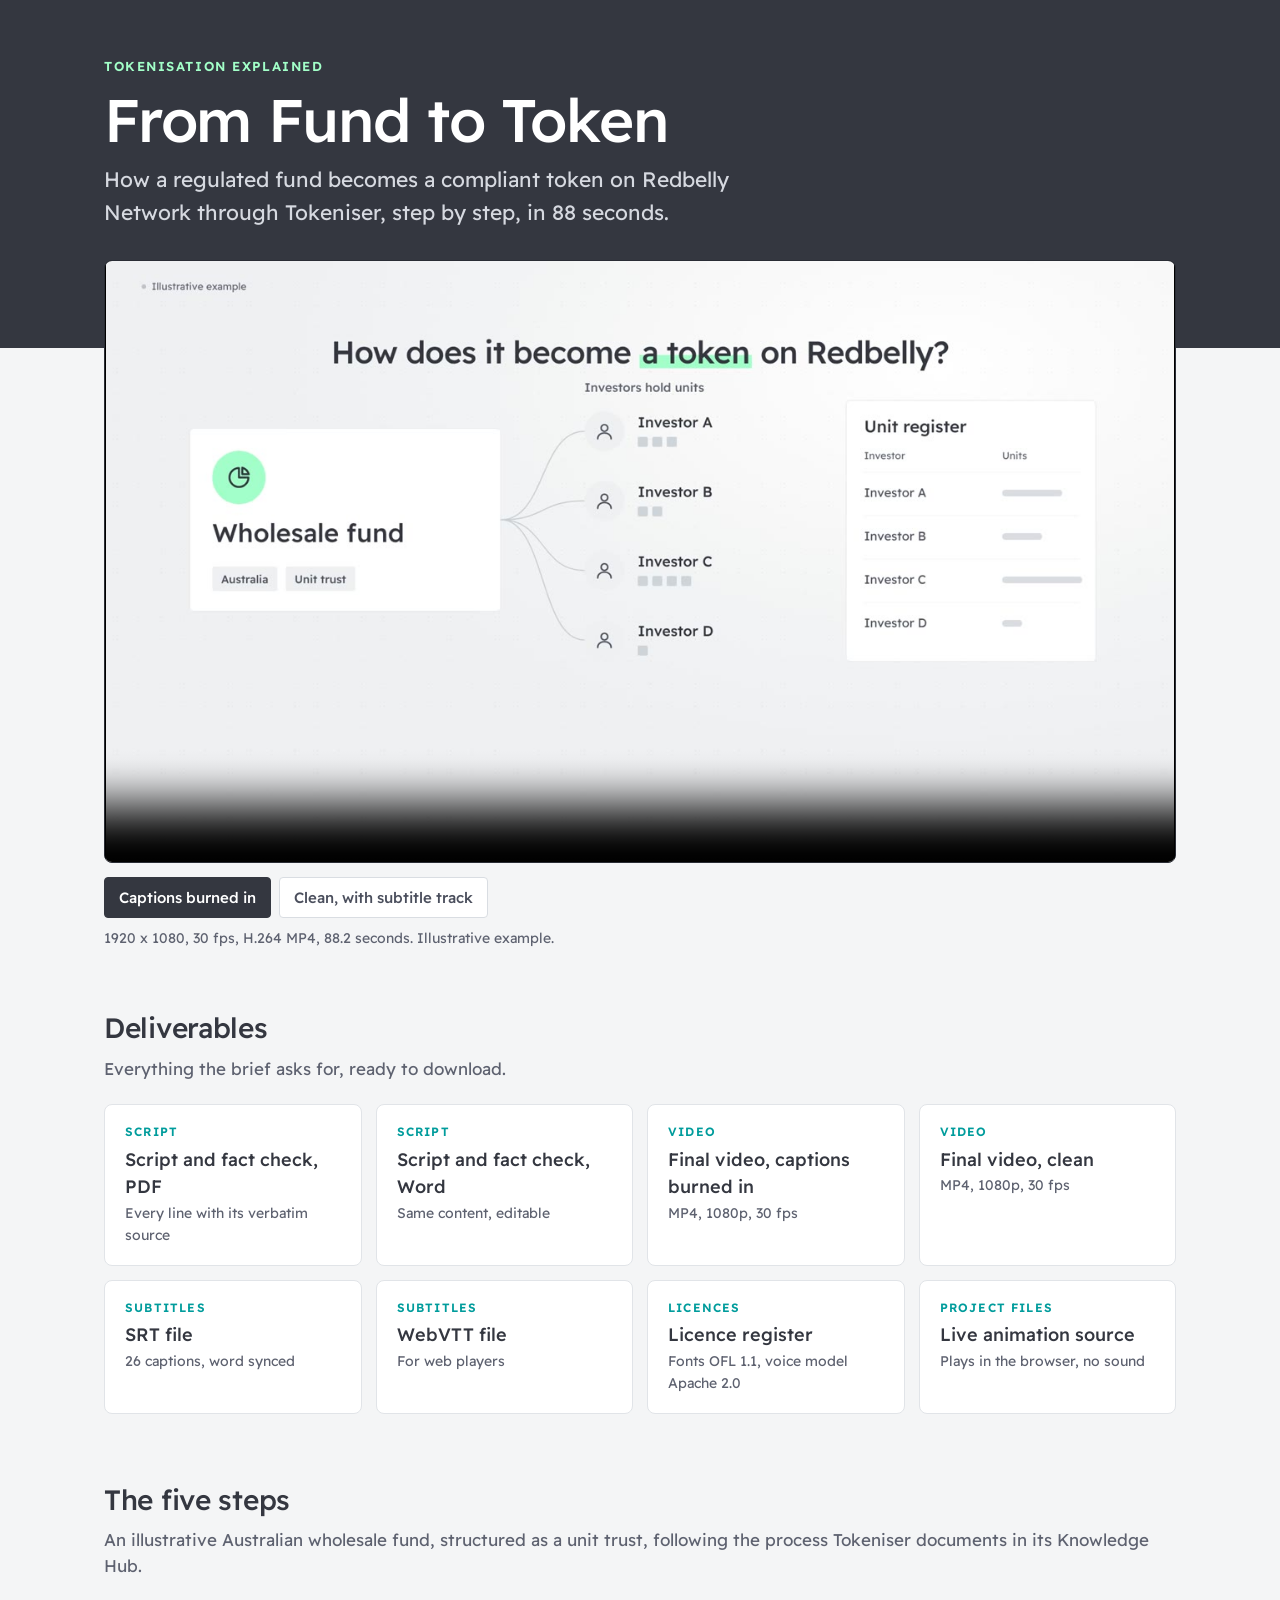
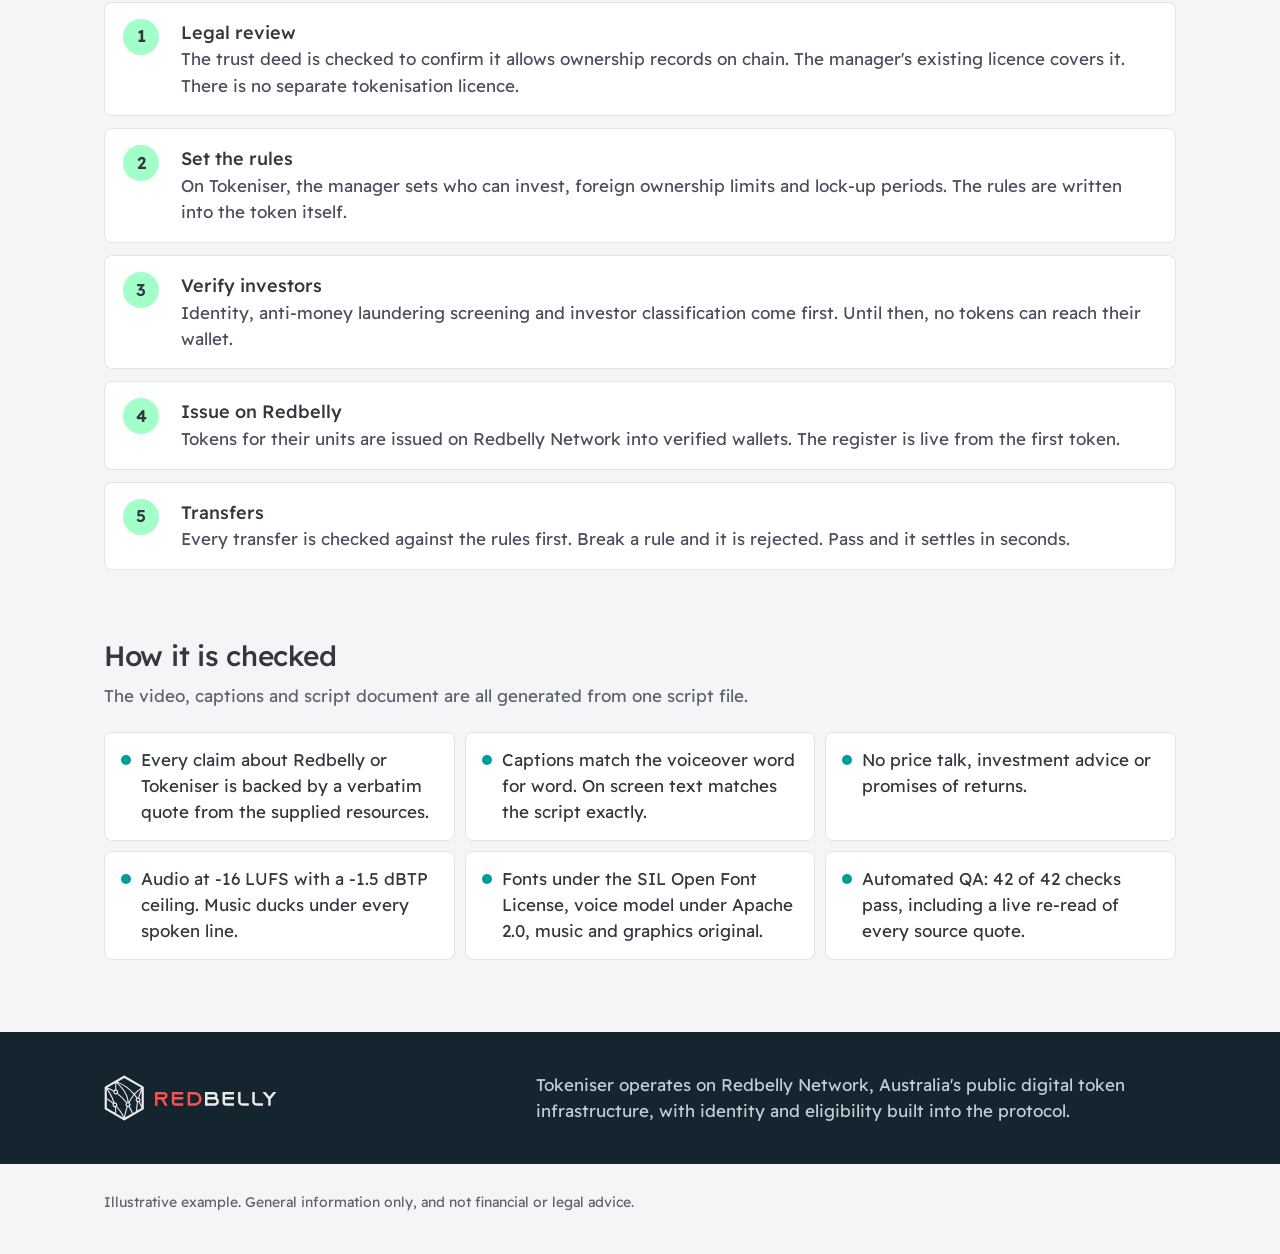
==== index.html @ 9fd2e37a "Add web page at the repository root for static hosting Vercel and other static hosts serve index.htm" ====
<!doctype html>
<html lang="en">
<head>
  <meta charset="utf-8">
  <meta name="viewport" content="width=device-width, initial-scale=1">
  <title>From Fund to Token</title>
  <meta name="description" content="An 88 second explainer: how a regulated fund is tokenised on Redbelly through Tokeniser, step by step.">
  <meta property="og:title" content="From Fund to Token">
  <meta property="og:description" content="How a regulated fund is tokenised on Redbelly through Tokeniser, step by step.">
  <meta property="og:image" content="web/poster.jpg">
  <link rel="stylesheet" href="brand/tokens.css">
  <style>
    * { box-sizing: border-box; }
    html { -webkit-text-size-adjust: 100%; }
    body {
      margin: 0; background: #f4f5f6; color: var(--tk-ink);
      font-family: var(--font-sans); font-size: 17px; line-height: 1.55;
      -webkit-font-smoothing: antialiased;
    }
    a { color: inherit; }
    .wrap { max-width: 1120px; margin: 0 auto; padding: 0 24px; }

    header { background: var(--tk-ink); color: #ffffff; }
    header .wrap { padding-top: 56px; padding-bottom: 120px; }
    .kicker { font-size: 13px; font-weight: 600; letter-spacing: 0.12em; text-transform: uppercase; color: var(--tk-mint); margin: 0 0 12px; }
    h1 { font-size: clamp(36px, 6vw, 60px); font-weight: 500; letter-spacing: -0.02em; line-height: 1.05; margin: 0 0 12px; }
    .lede { font-size: clamp(17px, 2.2vw, 21px); color: #d6d9e0; max-width: 680px; margin: 0; }

    .player { margin-top: -88px; }
    .frame { background: #000; border-radius: 8px; overflow: hidden; border: 1px solid #2a2d35; aspect-ratio: 16 / 9; }
    video { display: block; width: 100%; height: 100%; }
    .switch { display: flex; flex-wrap: wrap; gap: 8px; margin: 14px 0 0; }
    .switch button {
      font: inherit; font-size: 15px; font-weight: 500; cursor: pointer;
      padding: 8px 14px; border-radius: 4px; border: 1px solid #d9dde2; background: #ffffff; color: var(--tk-ink-2);
    }
    .switch button[aria-pressed="true"] { background: var(--tk-ink); border-color: var(--tk-ink); color: #ffffff; }
    .meta { font-size: 14px; color: var(--tk-muted); margin: 10px 0 0; }

    section { padding: 56px 0 8px; }
    h2 { font-size: 28px; font-weight: 500; letter-spacing: -0.01em; margin: 0 0 6px; }
    .sub { color: var(--tk-muted); margin: 0 0 22px; }

    .grid { display: grid; gap: 14px; grid-template-columns: repeat(auto-fill, minmax(250px, 1fr)); }
    .card {
      display: block; text-decoration: none; background: #ffffff; border: 1px solid #e1e4e8; border-radius: 8px;
      padding: 18px 20px;
    }
    a.card:hover { border-color: var(--tk-ink); }
    .card .label { font-size: 12px; font-weight: 600; letter-spacing: 0.1em; text-transform: uppercase; color: var(--tk-teal); }
    .card .name { font-size: 18px; font-weight: 500; margin: 4px 0 2px; }
    .card .info { font-size: 14px; color: var(--tk-muted); }

    ol.steps { list-style: none; padding: 0; margin: 0; display: grid; gap: 12px; }
    ol.steps li { display: grid; grid-template-columns: 44px 1fr; gap: 14px; align-items: start; background: #ffffff; border: 1px solid #e1e4e8; border-radius: 8px; padding: 16px 18px; }
    .num { width: 36px; height: 36px; border-radius: 18px; background: var(--tk-mint); display: flex; align-items: center; justify-content: center; font-weight: 600; }
    ol.steps b { font-weight: 500; display: block; font-size: 18px; }
    ol.steps span { color: var(--tk-ink-2); }

    .checks { display: grid; gap: 10px; grid-template-columns: repeat(auto-fill, minmax(300px, 1fr)); margin: 0; padding: 0; list-style: none; }
    .checks li { background: #ffffff; border: 1px solid #e1e4e8; border-radius: 8px; padding: 14px 16px; display: flex; gap: 10px; }
    .dot { flex: none; width: 10px; height: 10px; border-radius: 5px; background: var(--tk-teal); margin-top: 8px; }

    .rb { background: var(--rb-navy); color: #f1f5f8; margin-top: 64px; }
    .rb .wrap { padding-top: 40px; padding-bottom: 40px; display: flex; flex-wrap: wrap; gap: 20px 32px; align-items: center; justify-content: space-between; }
    .rb img { height: 48px; width: auto; }
    .rb p { margin: 0; color: #c2ced6; max-width: 640px; }

    footer { padding: 28px 0 40px; font-size: 14px; color: var(--tk-muted); }
    @media (max-width: 600px) {
      header .wrap { padding-top: 40px; padding-bottom: 96px; }
      .player { margin-top: -72px; }
      section { padding-top: 44px; }
    }
  </style>
</head>
<body>
  <header>
    <div class="wrap">
      <p class="kicker">Tokenisation explained</p>
      <h1>From Fund to Token</h1>
      <p class="lede">How a regulated fund becomes a compliant token on Redbelly Network through Tokeniser, step by step, in 88 seconds.</p>
    </div>
  </header>

  <main>
    <div class="wrap player">
      <div class="frame">
        <video id="film" controls playsinline preload="metadata" poster="web/poster.jpg">
          <source src="deliverables/tokenisation-explainer-1080p-captions.mp4" type="video/mp4">
        </video>
      </div>
      <div class="switch" role="group" aria-label="Video version">
        <button type="button" data-src="deliverables/tokenisation-explainer-1080p-captions.mp4" data-track="" aria-pressed="true">Captions burned in</button>
        <button type="button" data-src="deliverables/tokenisation-explainer-1080p-clean.mp4" data-track="deliverables/tokenisation-explainer.vtt" aria-pressed="false">Clean, with subtitle track</button>
      </div>
      <p class="meta">1920 x 1080, 30 fps, H.264 MP4, 88.2 seconds. Illustrative example.</p>
    </div>

    <section>
      <div class="wrap">
        <h2>Deliverables</h2>
        <p class="sub">Everything the brief asks for, ready to download.</p>
        <div class="grid">
          <a class="card" href="deliverables/tokenisation-explainer-script.pdf"><div class="label">Script</div><div class="name">Script and fact check, PDF</div><div class="info">Every line with its verbatim source</div></a>
          <a class="card" href="deliverables/tokenisation-explainer-script.docx"><div class="label">Script</div><div class="name">Script and fact check, Word</div><div class="info">Same content, editable</div></a>
          <a class="card" href="deliverables/tokenisation-explainer-1080p-captions.mp4" download><div class="label">Video</div><div class="name">Final video, captions burned in</div><div class="info">MP4, 1080p, 30 fps</div></a>
          <a class="card" href="deliverables/tokenisation-explainer-1080p-clean.mp4" download><div class="label">Video</div><div class="name">Final video, clean</div><div class="info">MP4, 1080p, 30 fps</div></a>
          <a class="card" href="deliverables/tokenisation-explainer.srt" download><div class="label">Subtitles</div><div class="name">SRT file</div><div class="info">26 captions, word synced</div></a>
          <a class="card" href="deliverables/tokenisation-explainer.vtt" download><div class="label">Subtitles</div><div class="name">WebVTT file</div><div class="info">For web players</div></a>
          <a class="card" href="licences/README.md"><div class="label">Licences</div><div class="name">Licence register</div><div class="info">Fonts OFL 1.1, voice model Apache 2.0</div></a>
          <a class="card" href="animation/index.html#play"><div class="label">Project files</div><div class="name">Live animation source</div><div class="info">Plays in the browser, no sound</div></a>
        </div>
      </div>
    </section>

    <section>
      <div class="wrap">
        <h2>The five steps</h2>
        <p class="sub">An illustrative Australian wholesale fund, structured as a unit trust, following the process Tokeniser documents in its Knowledge Hub.</p>
        <ol class="steps">
          <li><div class="num">1</div><div><b>Legal review</b><span>The trust deed is checked to confirm it allows ownership records on chain. The manager's existing licence covers it. There is no separate tokenisation licence.</span></div></li>
          <li><div class="num">2</div><div><b>Set the rules</b><span>On Tokeniser, the manager sets who can invest, foreign ownership limits and lock-up periods. The rules are written into the token itself.</span></div></li>
          <li><div class="num">3</div><div><b>Verify investors</b><span>Identity, anti-money laundering screening and investor classification come first. Until then, no tokens can reach their wallet.</span></div></li>
          <li><div class="num">4</div><div><b>Issue on Redbelly</b><span>Tokens for their units are issued on Redbelly Network into verified wallets. The register is live from the first token.</span></div></li>
          <li><div class="num">5</div><div><b>Transfers</b><span>Every transfer is checked against the rules first. Break a rule and it is rejected. Pass and it settles in seconds.</span></div></li>
        </ol>
      </div>
    </section>

    <section>
      <div class="wrap">
        <h2>How it is checked</h2>
        <p class="sub">The video, captions and script document are all generated from one script file.</p>
        <ul class="checks">
          <li><span class="dot"></span><span>Every claim about Redbelly or Tokeniser is backed by a verbatim quote from the supplied resources.</span></li>
          <li><span class="dot"></span><span>Captions match the voiceover word for word. On screen text matches the script exactly.</span></li>
          <li><span class="dot"></span><span>No price talk, investment advice or promises of returns.</span></li>
          <li><span class="dot"></span><span>Audio at -16 LUFS with a -1.5 dBTP ceiling. Music ducks under every spoken line.</span></li>
          <li><span class="dot"></span><span>Fonts under the SIL Open Font License, voice model under Apache 2.0, music and graphics original.</span></li>
          <li><span class="dot"></span><span>Automated QA: 42 of 42 checks pass, including a live re-read of every source quote.</span></li>
        </ul>
      </div>
    </section>
  </main>

  <div class="rb">
    <div class="wrap">
      <img src="brand/logos/redbelly-horizontal-negative.svg" alt="Redbelly Network">
      <p>Tokeniser operates on Redbelly Network, Australia's public digital token infrastructure, with identity and eligibility built into the protocol.</p>
    </div>
  </div>

  <footer>
    <div class="wrap">Illustrative example. General information only, and not financial or legal advice.</div>
  </footer>

  <script>
    (function () {
      var video = document.getElementById('film');
      var buttons = document.querySelectorAll('.switch button');
      buttons.forEach(function (b) {
        b.addEventListener('click', function () {
          if (b.getAttribute('aria-pressed') === 'true') return;
          buttons.forEach(function (x) { x.setAttribute('aria-pressed', String(x === b)); });
          var t = video.currentTime, playing = !video.paused;
          var old = video.querySelector('track');
          if (old) old.remove();
          video.src = b.dataset.src;
          if (b.dataset.track) {
            var tr = document.createElement('track');
            tr.kind = 'subtitles'; tr.srclang = 'en'; tr.label = 'English'; tr.src = b.dataset.track; tr.default = true;
            video.appendChild(tr);
          }
          video.addEventListener('loadedmetadata', function once() {
            video.removeEventListener('loadedmetadata', once);
            video.currentTime = t;
            if (b.dataset.track && video.textTracks[0]) video.textTracks[0].mode = 'showing';
            if (playing) video.play();
          });
        });
      });
    })();
  </script>
</body>
</html>
---- brand/tokens.css ----
/*
 * Design tokens for the tokenisation explainer.
 * Tokeniser values are read from tokeniser.com. Redbelly values come from the
 * Redbelly Network brand kit and brand manual. Radius and spacing follow the
 * DAO Task Board kit. See docs/brand-application.md for the rules behind each token.
 */

@font-face {
  font-family: "Readex Pro";
  src: url("fonts/ReadexPro-Variable-latin.woff2") format("woff2");
  font-weight: 160 700;
  font-display: block;
}

@font-face {
  font-family: "JetBrains Mono";
  src: url("fonts/JetBrainsMono-Variable-latin.woff2") format("woff2");
  font-weight: 100 800;
  font-display: block;
}

:root {
  /* Tokeniser surfaces */
  --tk-ink: #343740;
  --tk-ink-2: #4b4f5d;
  --tk-muted: #5e6270;
  --tk-soft: #bdc1cb;
  --tk-paper: #ffffff;
  --tk-mist: #f2f2f2;
  --tk-mint: #a2ffc8;
  --tk-teal: #009c9c;

  /* Redbelly Network brand kit */
  --rb-red: #ff5050;
  --rb-slate: #283a46;
  --rb-red-2: #fa423c;
  --rb-navy: #142530;
  --rb-grey: #848b91;
  --rb-silver: #dcdcdc;
  --rb-cloud: #ecebec;

  /* Type */
  --font-sans: "Readex Pro", system-ui, sans-serif;
  --font-mono: "JetBrains Mono", ui-monospace, monospace;

  /* Shape and spacing (DAO Task Board kit) */
  --radius: 4px;
  --radius-lg: 8px;
  --space: 4px;
}
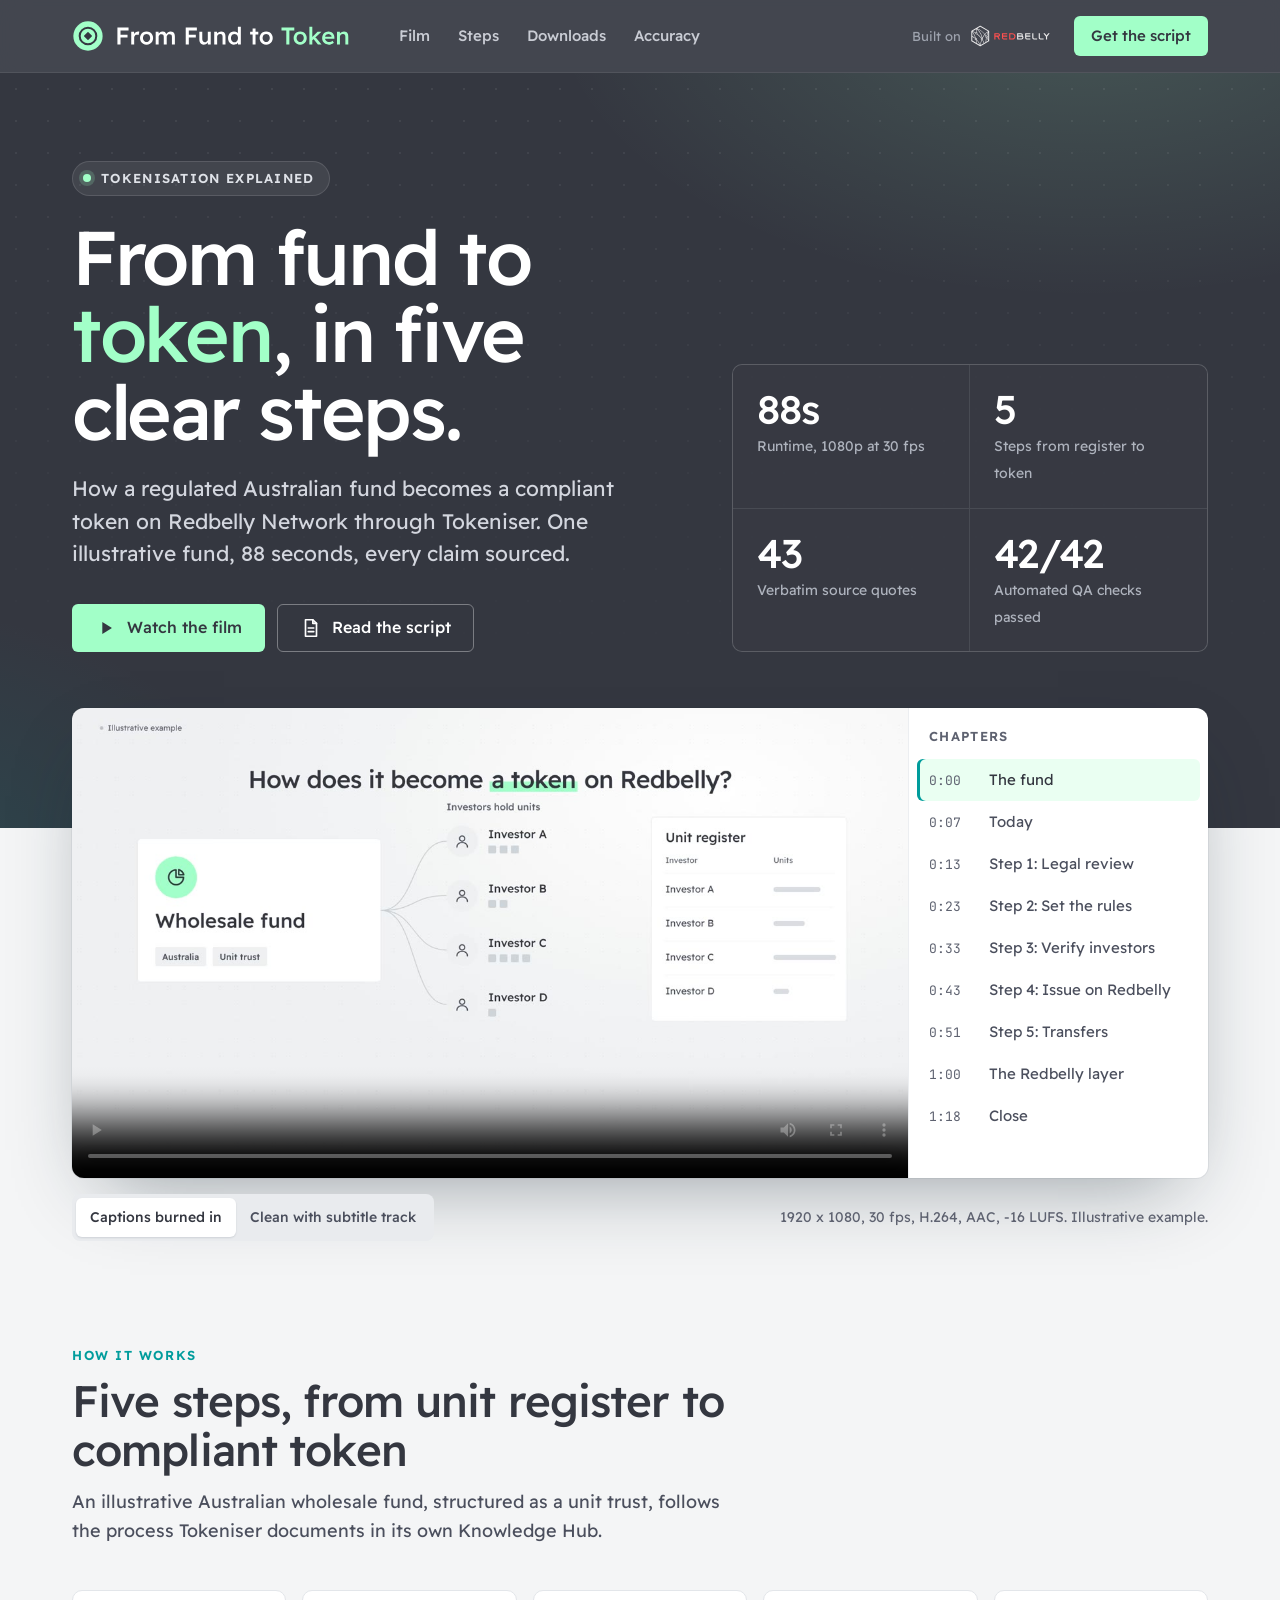
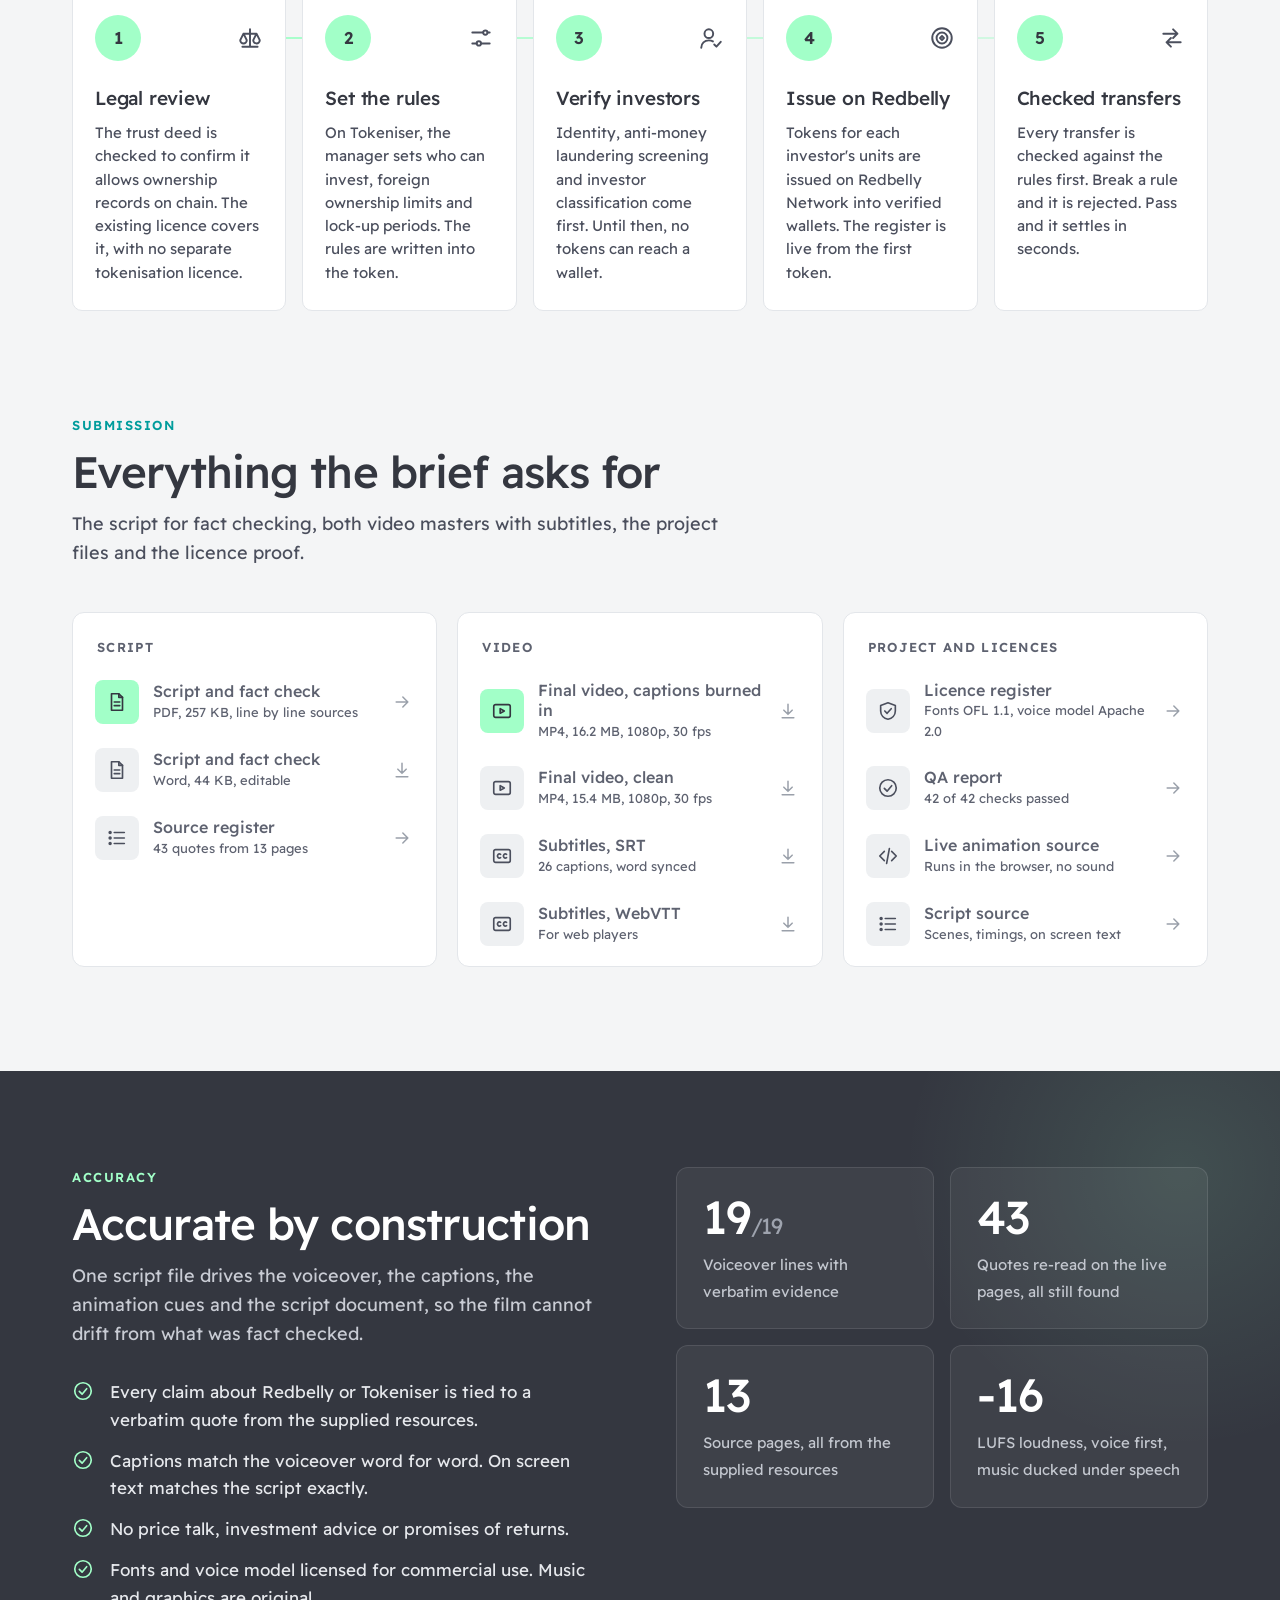
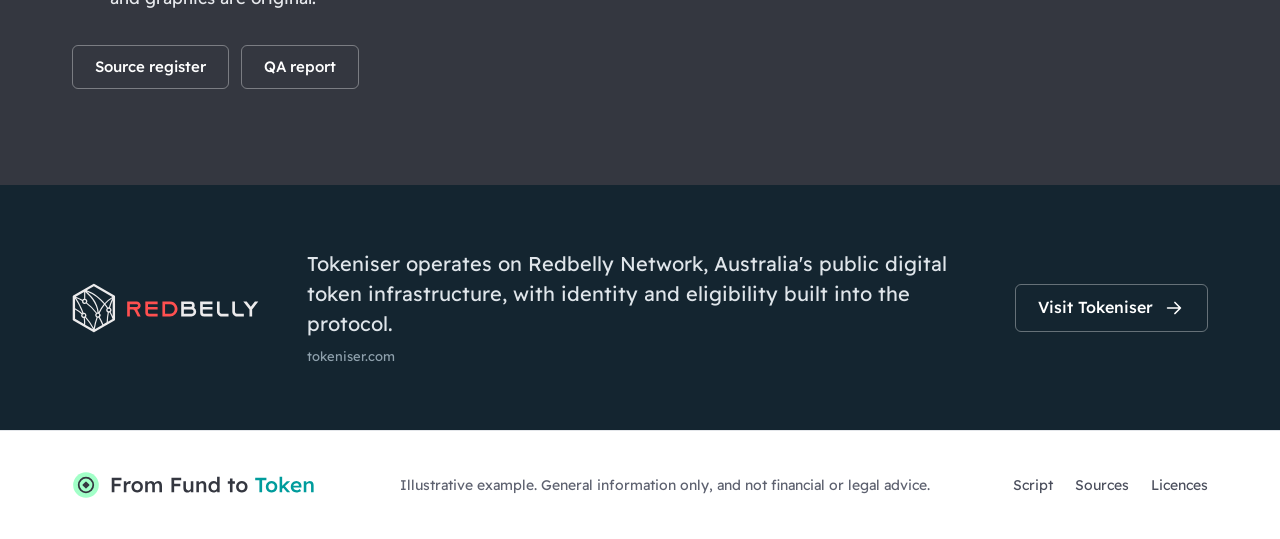
==== commit c9c1c055: "Redesign the web page and add the project logo Sticky navigation with the project logo, a Redbelly N" ====
--- a/index.html
+++ b/index.html
@@ -3,166 +3,409 @@
 <head>
   <meta charset="utf-8">
   <meta name="viewport" content="width=device-width, initial-scale=1">
-  <title>From Fund to Token</title>
-  <meta name="description" content="An 88 second explainer: how a regulated fund is tokenised on Redbelly through Tokeniser, step by step.">
+  <title>From Fund to Token | Tokenisation on Redbelly through Tokeniser</title>
+  <meta name="description" content="An 88 second explainer: how a regulated fund becomes a compliant token on Redbelly Network through Tokeniser, in five steps.">
+  <meta name="theme-color" content="#343740">
   <meta property="og:title" content="From Fund to Token">
-  <meta property="og:description" content="How a regulated fund is tokenised on Redbelly through Tokeniser, step by step.">
+  <meta property="og:description" content="How a regulated fund becomes a compliant token on Redbelly Network through Tokeniser, in five steps.">
   <meta property="og:image" content="web/poster.jpg">
+  <link rel="icon" href="web/mark.svg" type="image/svg+xml">
   <link rel="stylesheet" href="brand/tokens.css">
   <style>
-    * { box-sizing: border-box; }
-    html { -webkit-text-size-adjust: 100%; }
+    *, *::before, *::after { box-sizing: border-box; }
+    html { -webkit-text-size-adjust: 100%; scroll-behavior: smooth; scroll-padding-top: 88px; }
     body {
       margin: 0; background: #f4f5f6; color: var(--tk-ink);
-      font-family: var(--font-sans); font-size: 17px; line-height: 1.55;
-      -webkit-font-smoothing: antialiased;
-    }
-    a { color: inherit; }
-    .wrap { max-width: 1120px; margin: 0 auto; padding: 0 24px; }
-
-    header { background: var(--tk-ink); color: #ffffff; }
-    header .wrap { padding-top: 56px; padding-bottom: 120px; }
-    .kicker { font-size: 13px; font-weight: 600; letter-spacing: 0.12em; text-transform: uppercase; color: var(--tk-mint); margin: 0 0 12px; }
-    h1 { font-size: clamp(36px, 6vw, 60px); font-weight: 500; letter-spacing: -0.02em; line-height: 1.05; margin: 0 0 12px; }
-    .lede { font-size: clamp(17px, 2.2vw, 21px); color: #d6d9e0; max-width: 680px; margin: 0; }
-
-    .player { margin-top: -88px; }
-    .frame { background: #000; border-radius: 8px; overflow: hidden; border: 1px solid #2a2d35; aspect-ratio: 16 / 9; }
-    video { display: block; width: 100%; height: 100%; }
-    .switch { display: flex; flex-wrap: wrap; gap: 8px; margin: 14px 0 0; }
-    .switch button {
-      font: inherit; font-size: 15px; font-weight: 500; cursor: pointer;
-      padding: 8px 14px; border-radius: 4px; border: 1px solid #d9dde2; background: #ffffff; color: var(--tk-ink-2);
-    }
-    .switch button[aria-pressed="true"] { background: var(--tk-ink); border-color: var(--tk-ink); color: #ffffff; }
-    .meta { font-size: 14px; color: var(--tk-muted); margin: 10px 0 0; }
-
-    section { padding: 56px 0 8px; }
-    h2 { font-size: 28px; font-weight: 500; letter-spacing: -0.01em; margin: 0 0 6px; }
-    .sub { color: var(--tk-muted); margin: 0 0 22px; }
-
-    .grid { display: grid; gap: 14px; grid-template-columns: repeat(auto-fill, minmax(250px, 1fr)); }
-    .card {
-      display: block; text-decoration: none; background: #ffffff; border: 1px solid #e1e4e8; border-radius: 8px;
-      padding: 18px 20px;
-    }
-    a.card:hover { border-color: var(--tk-ink); }
-    .card .label { font-size: 12px; font-weight: 600; letter-spacing: 0.1em; text-transform: uppercase; color: var(--tk-teal); }
-    .card .name { font-size: 18px; font-weight: 500; margin: 4px 0 2px; }
-    .card .info { font-size: 14px; color: var(--tk-muted); }
-
-    ol.steps { list-style: none; padding: 0; margin: 0; display: grid; gap: 12px; }
-    ol.steps li { display: grid; grid-template-columns: 44px 1fr; gap: 14px; align-items: start; background: #ffffff; border: 1px solid #e1e4e8; border-radius: 8px; padding: 16px 18px; }
-    .num { width: 36px; height: 36px; border-radius: 18px; background: var(--tk-mint); display: flex; align-items: center; justify-content: center; font-weight: 600; }
-    ol.steps b { font-weight: 500; display: block; font-size: 18px; }
-    ol.steps span { color: var(--tk-ink-2); }
-
-    .checks { display: grid; gap: 10px; grid-template-columns: repeat(auto-fill, minmax(300px, 1fr)); margin: 0; padding: 0; list-style: none; }
-    .checks li { background: #ffffff; border: 1px solid #e1e4e8; border-radius: 8px; padding: 14px 16px; display: flex; gap: 10px; }
-    .dot { flex: none; width: 10px; height: 10px; border-radius: 5px; background: var(--tk-teal); margin-top: 8px; }
-
-    .rb { background: var(--rb-navy); color: #f1f5f8; margin-top: 64px; }
-    .rb .wrap { padding-top: 40px; padding-bottom: 40px; display: flex; flex-wrap: wrap; gap: 20px 32px; align-items: center; justify-content: space-between; }
-    .rb img { height: 48px; width: auto; }
-    .rb p { margin: 0; color: #c2ced6; max-width: 640px; }
-
-    footer { padding: 28px 0 40px; font-size: 14px; color: var(--tk-muted); }
-    @media (max-width: 600px) {
-      header .wrap { padding-top: 40px; padding-bottom: 96px; }
-      .player { margin-top: -72px; }
-      section { padding-top: 44px; }
+      font-family: var(--font-sans); font-size: 17px; line-height: 1.6;
+      -webkit-font-smoothing: antialiased; text-rendering: optimizeLegibility;
+    }
+    img, svg, video { display: block; }
+    a { color: inherit; text-decoration: none; }
+    .wrap { width: 100%; max-width: 1200px; margin: 0 auto; padding: 0 32px; }
+    .ic { width: 22px; height: 22px; fill: none; stroke: currentColor; stroke-width: 1.8; stroke-linecap: round; stroke-linejoin: round; flex: none; }
+
+    /* Navigation */
+    .nav { position: sticky; top: 0; z-index: 20; background: rgba(52, 55, 64, 0.92); backdrop-filter: blur(14px); -webkit-backdrop-filter: blur(14px); border-bottom: 1px solid rgba(255, 255, 255, 0.08); }
+    .nav .wrap { height: 72px; display: flex; align-items: center; gap: 32px; }
+    .brand img { height: 32px; width: auto; }
+    .links { display: flex; gap: 28px; margin-left: 16px; }
+    .links a { color: #c9ccd4; font-size: 15px; font-weight: 500; }
+    .links a:hover { color: #ffffff; }
+    .nav-right { margin-left: auto; display: flex; align-items: center; gap: 24px; }
+    .built { display: flex; align-items: center; gap: 10px; color: #9ea3ae; font-size: 13px; }
+    .built img { height: 22px; width: auto; }
+
+    .btn {
+      display: inline-flex; align-items: center; gap: 10px; height: 48px; padding: 0 22px;
+      border-radius: 6px; font-size: 16px; font-weight: 500; border: 1px solid transparent; cursor: pointer;
+      font-family: inherit; white-space: nowrap; transition: background 0.15s, border-color 0.15s, color 0.15s;
+    }
+    .btn-mint { background: var(--tk-mint); color: var(--tk-ink); }
+    .btn-mint:hover { background: #8df0b5; }
+    .btn-line { border-color: rgba(255, 255, 255, 0.35); color: #ffffff; }
+    .btn-line:hover { border-color: #ffffff; }
+    .btn-sm { height: 40px; padding: 0 16px; font-size: 15px; }
+    .btn-ghost { border-color: #d6dae0; color: var(--tk-ink); background: #ffffff; }
+    .btn-ghost:hover { border-color: var(--tk-ink); }
+
+    /* Hero */
+    .hero {
+      position: relative; overflow: hidden; color: #ffffff;
+      background:
+        radial-gradient(900px 500px at 85% -10%, rgba(162, 255, 200, 0.16), transparent 60%),
+        radial-gradient(700px 500px at -10% 110%, rgba(0, 156, 156, 0.18), transparent 60%),
+        var(--tk-ink);
+    }
+    .hero::before {
+      content: ""; position: absolute; inset: 0; pointer-events: none;
+      background-image: radial-gradient(circle, rgba(255, 255, 255, 0.07) 1.2px, transparent 1.5px);
+      background-size: 32px 32px;
+      mask-image: linear-gradient(180deg, #000 0%, transparent 85%);
+      -webkit-mask-image: linear-gradient(180deg, #000 0%, transparent 85%);
+    }
+    .hero .wrap { position: relative; padding-top: 88px; padding-bottom: 176px; display: grid; grid-template-columns: 1.25fr 1fr; gap: 64px; align-items: end; }
+    .pill { display: inline-flex; align-items: center; gap: 10px; padding: 6px 14px 6px 10px; border-radius: 999px; background: rgba(255, 255, 255, 0.07); border: 1px solid rgba(255, 255, 255, 0.12); font-size: 13px; font-weight: 600; letter-spacing: 0.1em; text-transform: uppercase; color: #dfe2e8; }
+    .pill i { width: 8px; height: 8px; border-radius: 4px; background: var(--tk-mint); box-shadow: 0 0 0 4px rgba(162, 255, 200, 0.18); }
+    h1 { font-size: clamp(42px, 6.2vw, 76px); font-weight: 500; letter-spacing: -0.03em; line-height: 1.02; margin: 22px 0 22px; }
+    h1 em { font-style: normal; color: var(--tk-mint); }
+    .lede { font-size: clamp(18px, 1.8vw, 21px); line-height: 1.55; color: #d3d6de; max-width: 600px; margin: 0 0 34px; }
+    .cta { display: flex; flex-wrap: wrap; gap: 12px; }
+    .stats { display: grid; grid-template-columns: 1fr 1fr; gap: 1px; background: rgba(255, 255, 255, 0.1); border: 1px solid rgba(255, 255, 255, 0.1); border-radius: 10px; overflow: hidden; }
+    .stat { background: rgba(52, 55, 64, 0.85); padding: 22px 24px; }
+    .stat b { display: block; font-size: 40px; font-weight: 500; letter-spacing: -0.02em; line-height: 1.1; }
+    .stat span { font-size: 14px; color: #aeb3bd; }
+
+    /* Film */
+    .film { margin-top: -120px; position: relative; z-index: 2; }
+    .film-card { display: grid; grid-template-columns: 1fr 300px; background: #ffffff; border-radius: 12px; overflow: hidden; box-shadow: 0 30px 80px -30px rgba(20, 37, 48, 0.45), 0 0 0 1px rgba(20, 37, 48, 0.06); }
+    .screen { background: #0f1115; aspect-ratio: 16 / 9; }
+    .screen video { width: 100%; height: 100%; object-fit: contain; background: #0f1115; }
+    .chapters { border-left: 1px solid #eceef1; display: flex; flex-direction: column; min-height: 0; }
+    .chapters h3 { margin: 0; padding: 18px 20px 12px; font-size: 13px; font-weight: 600; letter-spacing: 0.1em; text-transform: uppercase; color: var(--tk-muted); }
+    .chapters ol { list-style: none; margin: 0; padding: 0 8px 8px; overflow: auto; }
+    .chapters button {
+      width: 100%; display: grid; grid-template-columns: 52px 1fr; gap: 8px; align-items: baseline; text-align: left;
+      padding: 9px 12px; border: 0; border-radius: 6px; background: transparent; cursor: pointer;
+      font: inherit; font-size: 15px; color: var(--tk-ink-2);
+    }
+    .chapters button:hover { background: #f4f5f6; }
+    .chapters button.on { background: #eafff2; color: var(--tk-ink); box-shadow: inset 3px 0 0 var(--tk-teal); }
+    .chapters time { font-family: var(--font-mono); font-size: 13px; color: var(--tk-muted); }
+    .film-bar { display: flex; flex-wrap: wrap; align-items: center; justify-content: space-between; gap: 14px; margin-top: 16px; }
+    .seg { display: inline-flex; padding: 4px; background: #e9ebee; border-radius: 8px; }
+    .seg button { font: inherit; font-size: 14px; font-weight: 500; padding: 8px 14px; border: 0; border-radius: 6px; background: transparent; color: var(--tk-ink-2); cursor: pointer; }
+    .seg button[aria-pressed="true"] { background: #ffffff; color: var(--tk-ink); box-shadow: 0 1px 2px rgba(20, 37, 48, 0.12); }
+    .spec { font-size: 14px; color: var(--tk-muted); }
+
+    /* Sections */
+    section { padding: 104px 0 0; }
+    .eyebrow { font-size: 13px; font-weight: 600; letter-spacing: 0.12em; text-transform: uppercase; color: var(--tk-teal); margin: 0 0 12px; }
+    h2 { font-size: clamp(30px, 3.6vw, 44px); font-weight: 500; letter-spacing: -0.02em; line-height: 1.1; margin: 0 0 14px; max-width: 760px; }
+    .intro { color: var(--tk-ink-2); font-size: 18px; max-width: 680px; margin: 0 0 44px; }
+
+    /* Steps */
+    .steps { list-style: none; margin: 0; padding: 0; display: grid; grid-template-columns: repeat(5, 1fr); gap: 16px; position: relative; counter-reset: s; }
+    .steps::before { content: ""; position: absolute; left: 10%; right: 10%; top: 47px; height: 2px; background: linear-gradient(90deg, var(--tk-mint), #d7f7e5); }
+    .step { position: relative; background: #ffffff; border: 1px solid #e3e6ea; border-radius: 10px; padding: 24px 22px 26px; }
+    .step .top { display: flex; align-items: center; justify-content: space-between; margin-bottom: 22px; }
+    .step .n { width: 46px; height: 46px; border-radius: 23px; background: var(--tk-mint); color: var(--tk-ink); display: flex; align-items: center; justify-content: center; font-weight: 600; font-size: 17px; box-shadow: 0 0 0 6px #ffffff; }
+    .step .top .ic { color: var(--tk-ink-2); width: 26px; height: 26px; }
+    .step h3 { font-size: 19px; font-weight: 500; margin: 0 0 8px; letter-spacing: -0.01em; }
+    .step p { margin: 0; font-size: 15px; line-height: 1.55; color: var(--tk-ink-2); }
+
+    /* Downloads */
+    .groups { display: grid; grid-template-columns: repeat(3, 1fr); gap: 20px; }
+    .group { background: #ffffff; border: 1px solid #e3e6ea; border-radius: 12px; padding: 8px; }
+    .group h3 { margin: 0; padding: 16px 16px 10px; font-size: 13px; font-weight: 600; letter-spacing: 0.1em; text-transform: uppercase; color: var(--tk-muted); }
+    .file { display: grid; grid-template-columns: 44px 1fr 22px; gap: 14px; align-items: center; padding: 12px 14px; border-radius: 8px; }
+    .file:hover { background: #f4f5f6; }
+    .file .tile { width: 44px; height: 44px; border-radius: 8px; background: #eef0f2; display: flex; align-items: center; justify-content: center; color: var(--tk-ink-2); }
+    .file.primary .tile { background: var(--tk-mint); color: var(--tk-ink); }
+    .file b { display: block; font-weight: 500; font-size: 16px; line-height: 1.3; }
+    .file span { font-size: 13px; color: var(--tk-muted); }
+    .file .go { color: #9aa0aa; width: 20px; height: 20px; }
+    .file:hover .go { color: var(--tk-ink); }
+
+    /* Accuracy */
+    .accuracy { margin-top: 104px; background: var(--tk-ink); color: #ffffff; position: relative; overflow: hidden; }
+    .accuracy::after { content: ""; position: absolute; right: -200px; top: -200px; width: 600px; height: 600px; border-radius: 50%; background: radial-gradient(circle, rgba(162, 255, 200, 0.12), transparent 65%); pointer-events: none; }
+    .accuracy .wrap { position: relative; z-index: 1; padding-top: 96px; padding-bottom: 96px; display: grid; grid-template-columns: 1fr 1fr; gap: 72px; align-items: start; }
+    .accuracy .eyebrow { color: var(--tk-mint); }
+    .accuracy .intro { color: #c9ccd4; margin-bottom: 30px; }
+    .checklist { list-style: none; margin: 0 0 34px; padding: 0; display: grid; gap: 14px; }
+    .checklist li { display: grid; grid-template-columns: 26px 1fr; gap: 12px; color: #e6e8ec; }
+    .checklist .ic { color: var(--tk-mint); width: 22px; height: 22px; margin-top: 2px; }
+    .tiles { display: grid; grid-template-columns: 1fr 1fr; gap: 16px; }
+    .tile-stat { background: rgba(255, 255, 255, 0.05); border: 1px solid rgba(255, 255, 255, 0.1); border-radius: 12px; padding: 26px 26px 24px; }
+    .tile-stat b { display: block; font-size: 46px; font-weight: 500; letter-spacing: -0.02em; line-height: 1; margin-bottom: 10px; }
+    .tile-stat b small { font-size: 22px; color: #9ea3ae; font-weight: 400; }
+    .tile-stat span { color: #c3c7cf; font-size: 15px; }
+    .accuracy .cta .btn-line { height: 44px; font-size: 15px; }
+
+    /* Redbelly band */
+    .rb { background: var(--rb-navy); color: #f1f5f8; }
+    .rb .wrap { padding-top: 64px; padding-bottom: 64px; display: grid; grid-template-columns: auto 1fr auto; gap: 48px; align-items: center; }
+    .rb img { height: 52px; width: auto; }
+    .rb blockquote { margin: 0; font-size: 20px; line-height: 1.5; color: #dfe5ea; max-width: 640px; }
+    .rb cite { display: block; margin-top: 8px; font-style: normal; font-size: 13px; color: #8fa1ad; }
+
+    /* Footer */
+    footer { background: #ffffff; border-top: 1px solid #e3e6ea; }
+    footer .wrap { padding-top: 40px; padding-bottom: 40px; display: flex; flex-wrap: wrap; align-items: center; justify-content: space-between; gap: 20px 40px; }
+    footer img { height: 28px; width: auto; }
+    footer p { margin: 0; font-size: 14px; color: var(--tk-muted); max-width: 560px; }
+    footer nav { display: flex; gap: 22px; font-size: 14px; color: var(--tk-ink-2); }
+    footer nav a:hover { color: var(--tk-ink); }
+
+    /* Reveal on scroll, only when JavaScript runs and motion is welcome */
+    @media (prefers-reduced-motion: no-preference) {
+      .js .reveal { opacity: 0; transform: translateY(18px); transition: opacity 0.6s ease, transform 0.6s ease; }
+      .js .reveal.in { opacity: 1; transform: none; }
+    }
+
+    /* Responsive */
+    @media (max-width: 1080px) {
+      .links { display: none; }
+      .hero .wrap { grid-template-columns: 1fr; gap: 40px; padding-bottom: 160px; }
+      .film-card { grid-template-columns: 1fr; }
+      .chapters { border-left: 0; border-top: 1px solid #eceef1; }
+      .chapters ol { display: grid; grid-template-columns: repeat(auto-fill, minmax(220px, 1fr)); }
+      .steps { grid-template-columns: repeat(2, 1fr); }
+      .steps::before { display: none; }
+      .groups { grid-template-columns: 1fr; }
+      .accuracy .wrap { grid-template-columns: 1fr; gap: 44px; }
+      .rb .wrap { grid-template-columns: 1fr; gap: 24px; }
+    }
+    @media (max-width: 640px) {
+      .wrap { padding: 0 18px; }
+      .nav .wrap { height: 64px; gap: 12px; }
+      .brand img { height: 26px; }
+      .built { display: none; }
+      .nav .btn-sm { height: 36px; padding: 0 12px; font-size: 14px; }
+      .hero .wrap { padding-top: 56px; padding-bottom: 120px; }
+      .stat { padding: 18px; }
+      .stat b { font-size: 32px; }
+      .film { margin-top: -84px; }
+      .film-card { border-radius: 10px; }
+      .steps { grid-template-columns: 1fr; }
+      section { padding-top: 76px; }
+      .accuracy { margin-top: 76px; }
+      .accuracy .wrap { padding-top: 72px; padding-bottom: 72px; }
+      .tile-stat { padding: 20px; }
+      .tile-stat b { font-size: 36px; }
+    }
+    @media (max-width: 400px) {
+      .brand img { height: 22px; }
+      .cta .btn { flex: 1 1 100%; justify-content: center; }
     }
   </style>
+  <script>document.documentElement.classList.add('js');</script>
 </head>
 <body>
-  <header>
+  <svg width="0" height="0" style="position:absolute" aria-hidden="true">
+    <symbol id="i-play" viewBox="0 0 24 24"><path d="M8 5.5v13l10.5-6.5z"/></symbol>
+    <symbol id="i-doc" viewBox="0 0 24 24"><path d="M6 3h8l4 4v14H6z"/><path d="M14 3v4h4M9 12h6M9 16h6"/></symbol>
+    <symbol id="i-film" viewBox="0 0 24 24"><rect x="3" y="5" width="18" height="14" rx="2"/><path d="M10 9.5v5l4.5-2.5z"/></symbol>
+    <symbol id="i-cc" viewBox="0 0 24 24"><rect x="3" y="5" width="18" height="14" rx="2"/><path d="M10.5 10.2a2.2 2.2 0 1 0 0 3.6M17 10.2a2.2 2.2 0 1 0 0 3.6"/></symbol>
+    <symbol id="i-down" viewBox="0 0 24 24"><path d="M12 4v12M7 11l5 5 5-5M5 20h14"/></symbol>
+    <symbol id="i-arrow" viewBox="0 0 24 24"><path d="M5 12h14M13 6l6 6-6 6"/></symbol>
+    <symbol id="i-check" viewBox="0 0 24 24"><circle cx="12" cy="12" r="9"/><path d="M8 12.5l3 3 5-6"/></symbol>
+    <symbol id="i-shield" viewBox="0 0 24 24"><path d="M12 3l8 3v6c0 4.5-3.4 8-8 9-4.6-1-8-4.5-8-9V6z"/><path d="M8.5 12l2.5 2.5 4.5-5"/></symbol>
+    <symbol id="i-rules" viewBox="0 0 24 24"><path d="M4 7h10M18 7h2M4 17h4M12 17h8"/><circle cx="16" cy="7" r="2"/><circle cx="10" cy="17" r="2"/></symbol>
+    <symbol id="i-user" viewBox="0 0 24 24"><circle cx="10" cy="8" r="4"/><path d="M3 21c0-4.2 3.1-6.8 7-6.8 1.4 0 2.7.3 3.8.9"/><path d="M15 18l2 2 4-4.5"/></symbol>
+    <symbol id="i-token" viewBox="0 0 24 24"><circle cx="12" cy="12" r="9"/><circle cx="12" cy="12" r="5"/><path d="M12 10.2l1.8 1.8-1.8 1.8-1.8-1.8z"/></symbol>
+    <symbol id="i-transfer" viewBox="0 0 24 24"><path d="M4 8h13M13 4l4 4-4 4M20 16H7M11 12l-4 4 4 4"/></symbol>
+    <symbol id="i-code" viewBox="0 0 24 24"><path d="M8 7l-5 5 5 5M16 7l5 5-5 5M13.5 4l-3 16"/></symbol>
+    <symbol id="i-scale" viewBox="0 0 24 24"><path d="M12 4v16M5 20h14M6 8h12M6 8l-3 6a3 3 0 0 0 6 0zM18 8l-3 6a3 3 0 0 0 6 0z"/></symbol>
+    <symbol id="i-list" viewBox="0 0 24 24"><path d="M9 6h11M9 12h11M9 18h11"/><circle cx="4.5" cy="6" r="1"/><circle cx="4.5" cy="12" r="1"/><circle cx="4.5" cy="18" r="1"/></symbol>
+  </svg>
+
+  <header class="nav">
     <div class="wrap">
-      <p class="kicker">Tokenisation explained</p>
-      <h1>From Fund to Token</h1>
-      <p class="lede">How a regulated fund becomes a compliant token on Redbelly Network through Tokeniser, step by step, in 88 seconds.</p>
+      <a class="brand" href="#top" aria-label="From Fund to Token, home"><img src="web/logo-light.svg" alt="From Fund to Token" width="260" height="32"></a>
+      <nav class="links" aria-label="Sections">
+        <a href="#film">Film</a>
+        <a href="#steps">Steps</a>
+        <a href="#downloads">Downloads</a>
+        <a href="#accuracy">Accuracy</a>
+      </nav>
+      <div class="nav-right">
+        <div class="built">Built on <img src="brand/logos/redbelly-horizontal-negative.svg" alt="Redbelly Network" width="79" height="22"></div>
+        <a class="btn btn-mint btn-sm" href="deliverables/tokenisation-explainer-script.pdf">Get the script</a>
+      </div>
     </div>
   </header>
 
-  <main>
-    <div class="wrap player">
-      <div class="frame">
-        <video id="film" controls playsinline preload="metadata" poster="web/poster.jpg">
-          <source src="deliverables/tokenisation-explainer-1080p-captions.mp4" type="video/mp4">
-        </video>
-      </div>
-      <div class="switch" role="group" aria-label="Video version">
-        <button type="button" data-src="deliverables/tokenisation-explainer-1080p-captions.mp4" data-track="" aria-pressed="true">Captions burned in</button>
-        <button type="button" data-src="deliverables/tokenisation-explainer-1080p-clean.mp4" data-track="deliverables/tokenisation-explainer.vtt" aria-pressed="false">Clean, with subtitle track</button>
-      </div>
-      <p class="meta">1920 x 1080, 30 fps, H.264 MP4, 88.2 seconds. Illustrative example.</p>
-    </div>
-
-    <section>
+  <main id="top">
+    <div class="hero">
       <div class="wrap">
-        <h2>Deliverables</h2>
-        <p class="sub">Everything the brief asks for, ready to download.</p>
-        <div class="grid">
-          <a class="card" href="deliverables/tokenisation-explainer-script.pdf"><div class="label">Script</div><div class="name">Script and fact check, PDF</div><div class="info">Every line with its verbatim source</div></a>
-          <a class="card" href="deliverables/tokenisation-explainer-script.docx"><div class="label">Script</div><div class="name">Script and fact check, Word</div><div class="info">Same content, editable</div></a>
-          <a class="card" href="deliverables/tokenisation-explainer-1080p-captions.mp4" download><div class="label">Video</div><div class="name">Final video, captions burned in</div><div class="info">MP4, 1080p, 30 fps</div></a>
-          <a class="card" href="deliverables/tokenisation-explainer-1080p-clean.mp4" download><div class="label">Video</div><div class="name">Final video, clean</div><div class="info">MP4, 1080p, 30 fps</div></a>
-          <a class="card" href="deliverables/tokenisation-explainer.srt" download><div class="label">Subtitles</div><div class="name">SRT file</div><div class="info">26 captions, word synced</div></a>
-          <a class="card" href="deliverables/tokenisation-explainer.vtt" download><div class="label">Subtitles</div><div class="name">WebVTT file</div><div class="info">For web players</div></a>
-          <a class="card" href="licences/README.md"><div class="label">Licences</div><div class="name">Licence register</div><div class="info">Fonts OFL 1.1, voice model Apache 2.0</div></a>
-          <a class="card" href="animation/index.html#play"><div class="label">Project files</div><div class="name">Live animation source</div><div class="info">Plays in the browser, no sound</div></a>
-        </div>
+        <div>
+          <span class="pill"><i></i>Tokenisation explained</span>
+          <h1>From fund to <em>token</em>, in five clear steps.</h1>
+          <p class="lede">How a regulated Australian fund becomes a compliant token on Redbelly Network through Tokeniser. One illustrative fund, 88 seconds, every claim sourced.</p>
+          <div class="cta">
+            <a class="btn btn-mint" href="#film"><svg class="ic" style="fill:currentColor;stroke:none"><use href="#i-play"/></svg>Watch the film</a>
+            <a class="btn btn-line" href="deliverables/tokenisation-explainer-script.pdf"><svg class="ic"><use href="#i-doc"/></svg>Read the script</a>
+          </div>
+        </div>
+        <div class="stats" aria-label="At a glance">
+          <div class="stat"><b>88s</b><span>Runtime, 1080p at 30 fps</span></div>
+          <div class="stat"><b>5</b><span>Steps from register to token</span></div>
+          <div class="stat"><b>43</b><span>Verbatim source quotes</span></div>
+          <div class="stat"><b>42/42</b><span>Automated QA checks passed</span></div>
+        </div>
+      </div>
+    </div>
+
+    <div class="wrap film" id="film">
+      <div class="film-card">
+        <div class="screen">
+          <video id="film-video" controls playsinline preload="metadata" poster="web/poster.jpg">
+            <source src="deliverables/tokenisation-explainer-1080p-captions.mp4" type="video/mp4">
+          </video>
+        </div>
+        <div class="chapters">
+          <h3>Chapters</h3>
+          <ol id="chapters">
+            <li><button type="button" data-t="0"><time>0:00</time>The fund</button></li>
+            <li><button type="button" data-t="7.25"><time>0:07</time>Today</button></li>
+            <li><button type="button" data-t="12.93"><time>0:13</time>Step 1: Legal review</button></li>
+            <li><button type="button" data-t="23.27"><time>0:23</time>Step 2: Set the rules</button></li>
+            <li><button type="button" data-t="32.69"><time>0:33</time>Step 3: Verify investors</button></li>
+            <li><button type="button" data-t="42.7"><time>0:43</time>Step 4: Issue on Redbelly</button></li>
+            <li><button type="button" data-t="51.05"><time>0:51</time>Step 5: Transfers</button></li>
+            <li><button type="button" data-t="59.8"><time>1:00</time>The Redbelly layer</button></li>
+            <li><button type="button" data-t="77.87"><time>1:18</time>Close</button></li>
+          </ol>
+        </div>
+      </div>
+      <div class="film-bar">
+        <div class="seg" role="group" aria-label="Video version">
+          <button type="button" data-src="deliverables/tokenisation-explainer-1080p-captions.mp4" data-track="" aria-pressed="true">Captions burned in</button>
+          <button type="button" data-src="deliverables/tokenisation-explainer-1080p-clean.mp4" data-track="deliverables/tokenisation-explainer.vtt" aria-pressed="false">Clean with subtitle track</button>
+        </div>
+        <div class="spec">1920 x 1080, 30 fps, H.264, AAC, -16 LUFS. Illustrative example.</div>
+      </div>
+    </div>
+
+    <section id="steps">
+      <div class="wrap">
+        <p class="eyebrow reveal">How it works</p>
+        <h2 class="reveal">Five steps, from unit register to compliant token</h2>
+        <p class="intro reveal">An illustrative Australian wholesale fund, structured as a unit trust, follows the process Tokeniser documents in its own Knowledge Hub.</p>
+        <ol class="steps">
+          <li class="step reveal"><div class="top"><span class="n">1</span><svg class="ic"><use href="#i-scale"/></svg></div><h3>Legal review</h3><p>The trust deed is checked to confirm it allows ownership records on chain. The existing licence covers it, with no separate tokenisation licence.</p></li>
+          <li class="step reveal"><div class="top"><span class="n">2</span><svg class="ic"><use href="#i-rules"/></svg></div><h3>Set the rules</h3><p>On Tokeniser, the manager sets who can invest, foreign ownership limits and lock-up periods. The rules are written into the token.</p></li>
+          <li class="step reveal"><div class="top"><span class="n">3</span><svg class="ic"><use href="#i-user"/></svg></div><h3>Verify investors</h3><p>Identity, anti-money laundering screening and investor classification come first. Until then, no tokens can reach a wallet.</p></li>
+          <li class="step reveal"><div class="top"><span class="n">4</span><svg class="ic"><use href="#i-token"/></svg></div><h3>Issue on Redbelly</h3><p>Tokens for each investor's units are issued on Redbelly Network into verified wallets. The register is live from the first token.</p></li>
+          <li class="step reveal"><div class="top"><span class="n">5</span><svg class="ic"><use href="#i-transfer"/></svg></div><h3>Checked transfers</h3><p>Every transfer is checked against the rules first. Break a rule and it is rejected. Pass and it settles in seconds.</p></li>
+        </ol>
       </div>
     </section>
 
-    <section>
+    <section id="downloads">
       <div class="wrap">
-        <h2>The five steps</h2>
-        <p class="sub">An illustrative Australian wholesale fund, structured as a unit trust, following the process Tokeniser documents in its Knowledge Hub.</p>
-        <ol class="steps">
-          <li><div class="num">1</div><div><b>Legal review</b><span>The trust deed is checked to confirm it allows ownership records on chain. The manager's existing licence covers it. There is no separate tokenisation licence.</span></div></li>
-          <li><div class="num">2</div><div><b>Set the rules</b><span>On Tokeniser, the manager sets who can invest, foreign ownership limits and lock-up periods. The rules are written into the token itself.</span></div></li>
-          <li><div class="num">3</div><div><b>Verify investors</b><span>Identity, anti-money laundering screening and investor classification come first. Until then, no tokens can reach their wallet.</span></div></li>
-          <li><div class="num">4</div><div><b>Issue on Redbelly</b><span>Tokens for their units are issued on Redbelly Network into verified wallets. The register is live from the first token.</span></div></li>
-          <li><div class="num">5</div><div><b>Transfers</b><span>Every transfer is checked against the rules first. Break a rule and it is rejected. Pass and it settles in seconds.</span></div></li>
-        </ol>
+        <p class="eyebrow reveal">Submission</p>
+        <h2 class="reveal">Everything the brief asks for</h2>
+        <p class="intro reveal">The script for fact checking, both video masters with subtitles, the project files and the licence proof.</p>
+        <div class="groups">
+          <div class="group reveal">
+            <h3>Script</h3>
+            <a class="file primary" href="deliverables/tokenisation-explainer-script.pdf"><span class="tile"><svg class="ic"><use href="#i-doc"/></svg></span><span><b>Script and fact check</b><span>PDF, 257 KB, line by line sources</span></span><svg class="ic go"><use href="#i-arrow"/></svg></a>
+            <a class="file" href="deliverables/tokenisation-explainer-script.docx"><span class="tile"><svg class="ic"><use href="#i-doc"/></svg></span><span><b>Script and fact check</b><span>Word, 44 KB, editable</span></span><svg class="ic go"><use href="#i-down"/></svg></a>
+            <a class="file" href="docs/sources.md"><span class="tile"><svg class="ic"><use href="#i-list"/></svg></span><span><b>Source register</b><span>43 quotes from 13 pages</span></span><svg class="ic go"><use href="#i-arrow"/></svg></a>
+          </div>
+          <div class="group reveal">
+            <h3>Video</h3>
+            <a class="file primary" href="deliverables/tokenisation-explainer-1080p-captions.mp4" download><span class="tile"><svg class="ic"><use href="#i-film"/></svg></span><span><b>Final video, captions burned in</b><span>MP4, 16.2 MB, 1080p, 30 fps</span></span><svg class="ic go"><use href="#i-down"/></svg></a>
+            <a class="file" href="deliverables/tokenisation-explainer-1080p-clean.mp4" download><span class="tile"><svg class="ic"><use href="#i-film"/></svg></span><span><b>Final video, clean</b><span>MP4, 15.4 MB, 1080p, 30 fps</span></span><svg class="ic go"><use href="#i-down"/></svg></a>
+            <a class="file" href="deliverables/tokenisation-explainer.srt" download><span class="tile"><svg class="ic"><use href="#i-cc"/></svg></span><span><b>Subtitles, SRT</b><span>26 captions, word synced</span></span><svg class="ic go"><use href="#i-down"/></svg></a>
+            <a class="file" href="deliverables/tokenisation-explainer.vtt" download><span class="tile"><svg class="ic"><use href="#i-cc"/></svg></span><span><b>Subtitles, WebVTT</b><span>For web players</span></span><svg class="ic go"><use href="#i-down"/></svg></a>
+          </div>
+          <div class="group reveal">
+            <h3>Project and licences</h3>
+            <a class="file" href="licences/README.md"><span class="tile"><svg class="ic"><use href="#i-shield"/></svg></span><span><b>Licence register</b><span>Fonts OFL 1.1, voice model Apache 2.0</span></span><svg class="ic go"><use href="#i-arrow"/></svg></a>
+            <a class="file" href="docs/qa-report.md"><span class="tile"><svg class="ic"><use href="#i-check"/></svg></span><span><b>QA report</b><span>42 of 42 checks passed</span></span><svg class="ic go"><use href="#i-arrow"/></svg></a>
+            <a class="file" href="animation/index.html#play"><span class="tile"><svg class="ic"><use href="#i-code"/></svg></span><span><b>Live animation source</b><span>Runs in the browser, no sound</span></span><svg class="ic go"><use href="#i-arrow"/></svg></a>
+            <a class="file" href="script/script.md"><span class="tile"><svg class="ic"><use href="#i-list"/></svg></span><span><b>Script source</b><span>Scenes, timings, on screen text</span></span><svg class="ic go"><use href="#i-arrow"/></svg></a>
+          </div>
+        </div>
       </div>
     </section>
 
-    <section>
+    <div class="accuracy" id="accuracy">
       <div class="wrap">
-        <h2>How it is checked</h2>
-        <p class="sub">The video, captions and script document are all generated from one script file.</p>
-        <ul class="checks">
-          <li><span class="dot"></span><span>Every claim about Redbelly or Tokeniser is backed by a verbatim quote from the supplied resources.</span></li>
-          <li><span class="dot"></span><span>Captions match the voiceover word for word. On screen text matches the script exactly.</span></li>
-          <li><span class="dot"></span><span>No price talk, investment advice or promises of returns.</span></li>
-          <li><span class="dot"></span><span>Audio at -16 LUFS with a -1.5 dBTP ceiling. Music ducks under every spoken line.</span></li>
-          <li><span class="dot"></span><span>Fonts under the SIL Open Font License, voice model under Apache 2.0, music and graphics original.</span></li>
-          <li><span class="dot"></span><span>Automated QA: 42 of 42 checks pass, including a live re-read of every source quote.</span></li>
-        </ul>
-      </div>
-    </section>
+        <div>
+          <p class="eyebrow reveal">Accuracy</p>
+          <h2 class="reveal">Accurate by construction</h2>
+          <p class="intro reveal">One script file drives the voiceover, the captions, the animation cues and the script document, so the film cannot drift from what was fact checked.</p>
+          <ul class="checklist reveal">
+            <li><svg class="ic"><use href="#i-check"/></svg><span>Every claim about Redbelly or Tokeniser is tied to a verbatim quote from the supplied resources.</span></li>
+            <li><svg class="ic"><use href="#i-check"/></svg><span>Captions match the voiceover word for word. On screen text matches the script exactly.</span></li>
+            <li><svg class="ic"><use href="#i-check"/></svg><span>No price talk, investment advice or promises of returns.</span></li>
+            <li><svg class="ic"><use href="#i-check"/></svg><span>Fonts and voice model licensed for commercial use. Music and graphics are original.</span></li>
+          </ul>
+          <div class="cta reveal">
+            <a class="btn btn-line" href="docs/sources.md">Source register</a>
+            <a class="btn btn-line" href="docs/qa-report.md">QA report</a>
+          </div>
+        </div>
+        <div class="tiles">
+          <div class="tile-stat reveal"><b>19<small>/19</small></b><span>Voiceover lines with verbatim evidence</span></div>
+          <div class="tile-stat reveal"><b>43</b><span>Quotes re-read on the live pages, all still found</span></div>
+          <div class="tile-stat reveal"><b>13</b><span>Source pages, all from the supplied resources</span></div>
+          <div class="tile-stat reveal"><b>-16</b><span>LUFS loudness, voice first, music ducked under speech</span></div>
+        </div>
+      </div>
+    </div>
+
+    <div class="rb">
+      <div class="wrap">
+        <img src="brand/logos/redbelly-horizontal-negative.svg" alt="Redbelly Network" width="187" height="52">
+        <blockquote>Tokeniser operates on Redbelly Network, Australia's public digital token infrastructure, with identity and eligibility built into the protocol.<cite>tokeniser.com</cite></blockquote>
+        <a class="btn btn-line" href="https://tokeniser.com" rel="noopener">Visit Tokeniser<svg class="ic"><use href="#i-arrow"/></svg></a>
+      </div>
+    </div>
   </main>
 
-  <div class="rb">
+  <footer>
     <div class="wrap">
-      <img src="brand/logos/redbelly-horizontal-negative.svg" alt="Redbelly Network">
-      <p>Tokeniser operates on Redbelly Network, Australia's public digital token infrastructure, with identity and eligibility built into the protocol.</p>
-    </div>
-  </div>
-
-  <footer>
-    <div class="wrap">Illustrative example. General information only, and not financial or legal advice.</div>
+      <img src="web/logo-dark.svg" alt="From Fund to Token" width="228" height="28">
+      <p>Illustrative example. General information only, and not financial or legal advice.</p>
+      <nav aria-label="Footer">
+        <a href="deliverables/tokenisation-explainer-script.pdf">Script</a>
+        <a href="docs/sources.md">Sources</a>
+        <a href="licences/README.md">Licences</a>
+      </nav>
+    </div>
   </footer>
 
   <script>
     (function () {
-      var video = document.getElementById('film');
-      var buttons = document.querySelectorAll('.switch button');
-      buttons.forEach(function (b) {
+      var video = document.getElementById('film-video');
+
+      // Chapters: jump and play, and follow along while the film runs.
+      var chapterButtons = Array.prototype.slice.call(document.querySelectorAll('#chapters button'));
+      chapterButtons.forEach(function (b) {
+        b.addEventListener('click', function () {
+          video.currentTime = parseFloat(b.dataset.t) + 0.01;
+          video.play();
+        });
+      });
+      function markChapter() {
+        var t = video.currentTime, current = chapterButtons[0];
+        chapterButtons.forEach(function (b) { if (t >= parseFloat(b.dataset.t)) current = b; });
+        chapterButtons.forEach(function (b) { b.classList.toggle('on', b === current); });
+      }
+      video.addEventListener('timeupdate', markChapter);
+      markChapter();
+
+      // Version switch: captions burned in, or the clean master with a WebVTT track.
+      var versions = document.querySelectorAll('.seg button');
+      versions.forEach(function (b) {
         b.addEventListener('click', function () {
           if (b.getAttribute('aria-pressed') === 'true') return;
-          buttons.forEach(function (x) { x.setAttribute('aria-pressed', String(x === b)); });
+          versions.forEach(function (x) { x.setAttribute('aria-pressed', String(x === b)); });
           var t = video.currentTime, playing = !video.paused;
           var old = video.querySelector('track');
           if (old) old.remove();
@@ -180,6 +423,14 @@
           });
         });
       });
+
+      // Gentle reveal as sections scroll into view.
+      var items = document.querySelectorAll('.reveal');
+      if (!('IntersectionObserver' in window)) { items.forEach(function (el) { el.classList.add('in'); }); return; }
+      var io = new IntersectionObserver(function (entries) {
+        entries.forEach(function (e) { if (e.isIntersecting) { e.target.classList.add('in'); io.unobserve(e.target); } });
+      }, { rootMargin: '0px 0px -8% 0px' });
+      items.forEach(function (el) { io.observe(el); });
     })();
   </script>
 </body>
